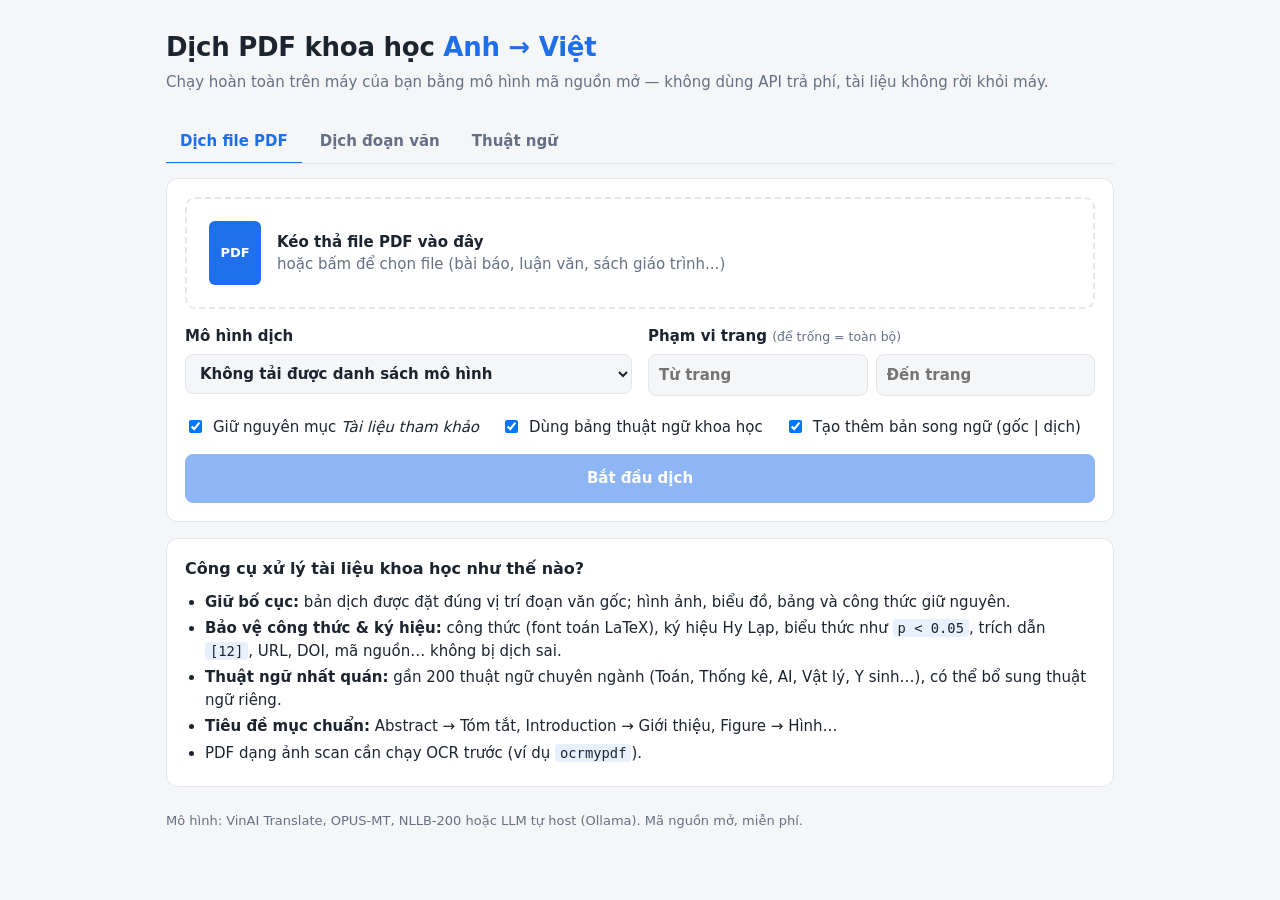
==== app/static/index.html @ 5053b70e "Web tool dịch PDF khoa học Anh → Việt chạy cục bộ - Giao diện web FastAPI: tải PDF, theo dõi tiến độ" ====
<!doctype html>
<html lang="vi">
<head>
  <meta charset="utf-8" />
  <meta name="viewport" content="width=device-width, initial-scale=1" />
  <title>Dịch PDF khoa học Anh → Việt</title>
  <link rel="stylesheet" href="style.css" />
</head>
<body>
  <header class="top">
    <div class="wrap">
      <h1>Dịch PDF khoa học <span class="arrow">Anh → Việt</span></h1>
      <p class="sub">Chạy hoàn toàn trên máy của bạn bằng mô hình mã nguồn mở — không dùng API trả phí, tài liệu không rời khỏi máy.</p>
    </div>
  </header>

  <main class="wrap">
    <nav class="tabs" role="tablist">
      <button class="tab active" data-tab="pdf" role="tab">Dịch file PDF</button>
      <button class="tab" data-tab="text" role="tab">Dịch đoạn văn</button>
      <button class="tab" data-tab="glossary" role="tab">Thuật ngữ</button>
    </nav>

    <!-- ============ DỊCH PDF ============ -->
    <section id="tab-pdf" class="panel">
      <form id="pdf-form" class="card">
        <label id="drop" class="drop" for="file">
          <input id="file" type="file" accept="application/pdf,.pdf" hidden />
          <div class="drop-icon" aria-hidden="true">PDF</div>
          <div class="drop-text">
            <strong id="file-name">Kéo thả file PDF vào đây</strong>
            <span id="file-hint">hoặc bấm để chọn file (bài báo, luận văn, sách giáo trình...)</span>
          </div>
        </label>

        <div class="grid">
          <label class="field">
            <span>Mô hình dịch</span>
            <select id="engine"></select>
            <small id="engine-desc" class="muted"></small>
          </label>
          <div class="field">
            <span>Phạm vi trang <small class="muted">(để trống = toàn bộ)</small></span>
            <div class="row">
              <input id="page-from" type="number" min="1" placeholder="Từ trang" />
              <input id="page-to" type="number" min="1" placeholder="Đến trang" />
            </div>
          </div>
        </div>

        <div class="checks">
          <label><input id="skip-refs" type="checkbox" checked /> <span>Giữ nguyên mục <em>Tài liệu tham khảo</em></span></label>
          <label><input id="use-gloss" type="checkbox" checked /> Dùng bảng thuật ngữ khoa học</label>
          <label><input id="bilingual" type="checkbox" checked /> Tạo thêm bản song ngữ (gốc | dịch)</label>
        </div>

        <button id="submit" class="btn primary" type="submit" disabled>Bắt đầu dịch</button>
      </form>

      <div id="job" class="card hidden">
        <div class="job-head">
          <div>
            <div id="job-file" class="job-file"></div>
            <div id="job-msg" class="muted"></div>
          </div>
          <div id="job-pct" class="job-pct">0%</div>
        </div>
        <div class="bar"><div id="job-bar"></div></div>
        <div id="job-error" class="error hidden"></div>
        <div id="downloads" class="downloads hidden">
          <a id="dl-translated" class="btn primary" href="#">Tải PDF tiếng Việt</a>
          <a id="dl-bilingual" class="btn" href="#">Tải PDF song ngữ</a>
          <a id="dl-markdown" class="btn" href="#">Tải văn bản (.md)</a>
        </div>
      </div>

      <div id="preview" class="card hidden">
        <div class="preview-head">
          <strong>Xem trước</strong>
          <div class="seg">
            <button class="seg-btn active" data-kind="translated">Bản dịch</button>
            <button class="seg-btn" data-kind="bilingual">Song ngữ</button>
          </div>
        </div>
        <iframe id="preview-frame" title="Xem trước PDF"></iframe>
      </div>

      <div class="card notes">
        <h3>Công cụ xử lý tài liệu khoa học như thế nào?</h3>
        <ul>
          <li><b>Giữ bố cục:</b> bản dịch được đặt đúng vị trí đoạn văn gốc; hình ảnh, biểu đồ, bảng và công thức giữ nguyên.</li>
          <li><b>Bảo vệ công thức &amp; ký hiệu:</b> công thức (font toán LaTeX), ký hiệu Hy Lạp, biểu thức như <code>p &lt; 0.05</code>, trích dẫn <code>[12]</code>, URL, DOI, mã nguồn… không bị dịch sai.</li>
          <li><b>Thuật ngữ nhất quán:</b> gần 200 thuật ngữ chuyên ngành (Toán, Thống kê, AI, Vật lý, Y sinh…), có thể bổ sung thuật ngữ riêng.</li>
          <li><b>Tiêu đề mục chuẩn:</b> Abstract → Tóm tắt, Introduction → Giới thiệu, Figure → Hình…</li>
          <li>PDF dạng ảnh scan cần chạy OCR trước (ví dụ <code>ocrmypdf</code>).</li>
        </ul>
      </div>
    </section>

    <!-- ============ DỊCH ĐOẠN VĂN ============ -->
    <section id="tab-text" class="panel hidden">
      <div class="card">
        <div class="grid two">
          <label class="field">
            <span>Tiếng Anh</span>
            <textarea id="src-text" rows="14" placeholder="Dán đoạn văn khoa học tiếng Anh vào đây..."></textarea>
          </label>
          <label class="field">
            <span>Tiếng Việt</span>
            <textarea id="dst-text" rows="14" readonly placeholder="Bản dịch sẽ hiện ở đây"></textarea>
          </label>
        </div>
        <div class="row end">
          <span id="text-status" class="muted"></span>
          <button id="copy-text" class="btn" type="button">Sao chép</button>
          <button id="translate-text" class="btn primary" type="button">Dịch</button>
        </div>
      </div>
    </section>

    <!-- ============ THUẬT NGỮ ============ -->
    <section id="tab-glossary" class="panel hidden">
      <div class="card">
        <h3>Thuật ngữ của bạn</h3>
        <p class="muted">Mỗi dòng một mục dạng <code>thuật ngữ tiếng Anh = bản dịch</code>. Ưu tiên hơn bảng mặc định, áp dụng cho cả dịch PDF và dịch đoạn văn. Được lưu trên trình duyệt này.</p>
        <textarea id="custom-gloss" rows="10" placeholder="attention head = đầu chú ý&#10;knowledge distillation = chưng cất tri thức&#10;PyTorch = PyTorch"></textarea>
      </div>
      <div class="card">
        <div class="row between">
          <h3>Bảng thuật ngữ mặc định</h3>
          <input id="gloss-search" type="search" placeholder="Tìm thuật ngữ..." />
        </div>
        <div class="table-wrap">
          <table id="gloss-table"><thead><tr><th>Tiếng Anh</th><th>Tiếng Việt</th></tr></thead><tbody></tbody></table>
        </div>
      </div>
    </section>
  </main>

  <footer class="wrap muted foot">Mô hình: VinAI Translate, OPUS-MT, NLLB-200 hoặc LLM tự host (Ollama). Mã nguồn mở, miễn phí.</footer>
  <script src="app.js"></script>
</body>
</html>
---- app/static/style.css ----
:root {
  --bg: #f5f6f8;
  --card: #ffffff;
  --text: #1c2430;
  --muted: #667085;
  --border: #e3e6eb;
  --accent: #1f6feb;
  --accent-ink: #ffffff;
  --accent-soft: #e8f0fe;
  --error: #c62828;
  --error-soft: #fdecea;
  --ok: #1a7f37;
}
@media (prefers-color-scheme: dark) {
  :root {
    --bg: #0f1217;
    --card: #171b22;
    --text: #e6e9ef;
    --muted: #98a2b3;
    --border: #2a303a;
    --accent: #4c8dff;
    --accent-soft: #1b2a44;
    --error: #ff6b6b;
    --error-soft: #3a1d1d;
  }
}
* { box-sizing: border-box; }
html, body { margin: 0; }
body {
  background: var(--bg);
  color: var(--text);
  font: 15px/1.5 system-ui, -apple-system, "Segoe UI", Roboto, "Noto Sans", sans-serif;
}
.wrap { max-width: 980px; margin: 0 auto; padding: 0 16px; }
.top { padding: 28px 0 8px; }
h1 { margin: 0 0 4px; font-size: 26px; letter-spacing: -0.01em; }
h1 .arrow { color: var(--accent); }
h3 { margin: 0 0 10px; font-size: 16px; }
.sub { margin: 0; color: var(--muted); }
.muted { color: var(--muted); }
.hidden { display: none !important; }
code { background: var(--accent-soft); padding: 1px 5px; border-radius: 4px; font-size: 0.92em; }

.tabs { display: flex; gap: 4px; margin: 18px 0 14px; border-bottom: 1px solid var(--border); overflow-x: auto; }
.tab {
  background: none; border: 0; color: var(--muted); padding: 10px 14px; cursor: pointer;
  font: inherit; font-weight: 600; border-bottom: 2px solid transparent; margin-bottom: -1px; white-space: nowrap;
}
.tab.active { color: var(--accent); border-bottom-color: var(--accent); }

.card { background: var(--card); border: 1px solid var(--border); border-radius: 12px; padding: 18px; margin-bottom: 16px; }

.drop {
  display: flex; align-items: center; gap: 16px; padding: 22px; border: 2px dashed var(--border);
  border-radius: 10px; cursor: pointer; transition: border-color .15s, background .15s;
}
.drop:hover, .drop.over { border-color: var(--accent); background: var(--accent-soft); }
.drop-icon {
  flex: none; width: 52px; height: 64px; border-radius: 6px; background: var(--accent); color: var(--accent-ink);
  display: grid; place-items: center; font-weight: 700; font-size: 13px;
}
.drop-text { display: flex; flex-direction: column; min-width: 0; }
.drop-text strong { overflow-wrap: anywhere; }
.drop-text span { color: var(--muted); }

.grid { display: grid; grid-template-columns: 1fr 1fr; gap: 16px; margin-top: 16px; }
.grid.two { margin-top: 0; }
@media (max-width: 680px) { .grid { grid-template-columns: 1fr; } }
.field { display: flex; flex-direction: column; gap: 6px; font-weight: 600; min-width: 0; }
.field small { font-weight: 400; }
.row { display: flex; gap: 8px; align-items: center; flex-wrap: wrap; }
.row.end { justify-content: flex-end; margin-top: 12px; }
.row.between { justify-content: space-between; margin-bottom: 10px; }
.row > input { flex: 1; min-width: 0; }

select, input[type=number], input[type=search], textarea {
  font: inherit; color: var(--text); background: var(--bg); border: 1px solid var(--border);
  border-radius: 8px; padding: 9px 10px; width: 100%;
}
textarea { resize: vertical; font-weight: 400; line-height: 1.55; }
select:focus, input:focus, textarea:focus { outline: 2px solid var(--accent); outline-offset: -1px; }
#gloss-search { width: auto; min-width: 200px; }

.checks { display: flex; flex-wrap: wrap; gap: 8px 22px; margin: 16px 0; }
.checks label { display: flex; gap: 8px; align-items: center; cursor: pointer; }

.btn {
  display: inline-flex; align-items: center; justify-content: center; gap: 6px; padding: 10px 16px; border-radius: 8px;
  border: 1px solid var(--border); background: var(--card); color: var(--text); font: inherit; font-weight: 600;
  cursor: pointer; text-decoration: none;
}
.btn:hover { border-color: var(--accent); }
.btn.primary { background: var(--accent); color: var(--accent-ink); border-color: var(--accent); }
.btn:disabled { opacity: .5; cursor: not-allowed; }
#submit { width: 100%; padding: 12px; }

.job-head { display: flex; justify-content: space-between; align-items: flex-start; gap: 12px; margin-bottom: 10px; }
.job-file { font-weight: 600; overflow-wrap: anywhere; }
.job-pct { font-size: 22px; font-weight: 700; color: var(--accent); font-variant-numeric: tabular-nums; }
.bar { height: 8px; border-radius: 99px; background: var(--accent-soft); overflow: hidden; }
#job-bar { height: 100%; width: 0; background: var(--accent); transition: width .4s; }
.downloads { display: flex; gap: 10px; flex-wrap: wrap; margin-top: 14px; }
.error { margin-top: 12px; padding: 10px 12px; border-radius: 8px; background: var(--error-soft); color: var(--error); }

.preview-head { display: flex; justify-content: space-between; align-items: center; margin-bottom: 10px; gap: 8px; }
.seg { display: inline-flex; border: 1px solid var(--border); border-radius: 8px; overflow: hidden; }
.seg-btn { background: none; border: 0; padding: 6px 12px; font: inherit; color: var(--muted); cursor: pointer; }
.seg-btn.active { background: var(--accent-soft); color: var(--accent); font-weight: 600; }
#preview-frame { width: 100%; height: 80vh; border: 1px solid var(--border); border-radius: 8px; background: #fff; }

.notes ul { margin: 0; padding-left: 20px; }
.notes li { margin: 4px 0; }

.table-wrap { max-height: 480px; overflow: auto; border: 1px solid var(--border); border-radius: 8px; }
table { border-collapse: collapse; width: 100%; }
th, td { text-align: left; padding: 7px 10px; border-bottom: 1px solid var(--border); }
th { position: sticky; top: 0; background: var(--card); }
.foot { padding: 8px 16px 32px; font-size: 13px; }
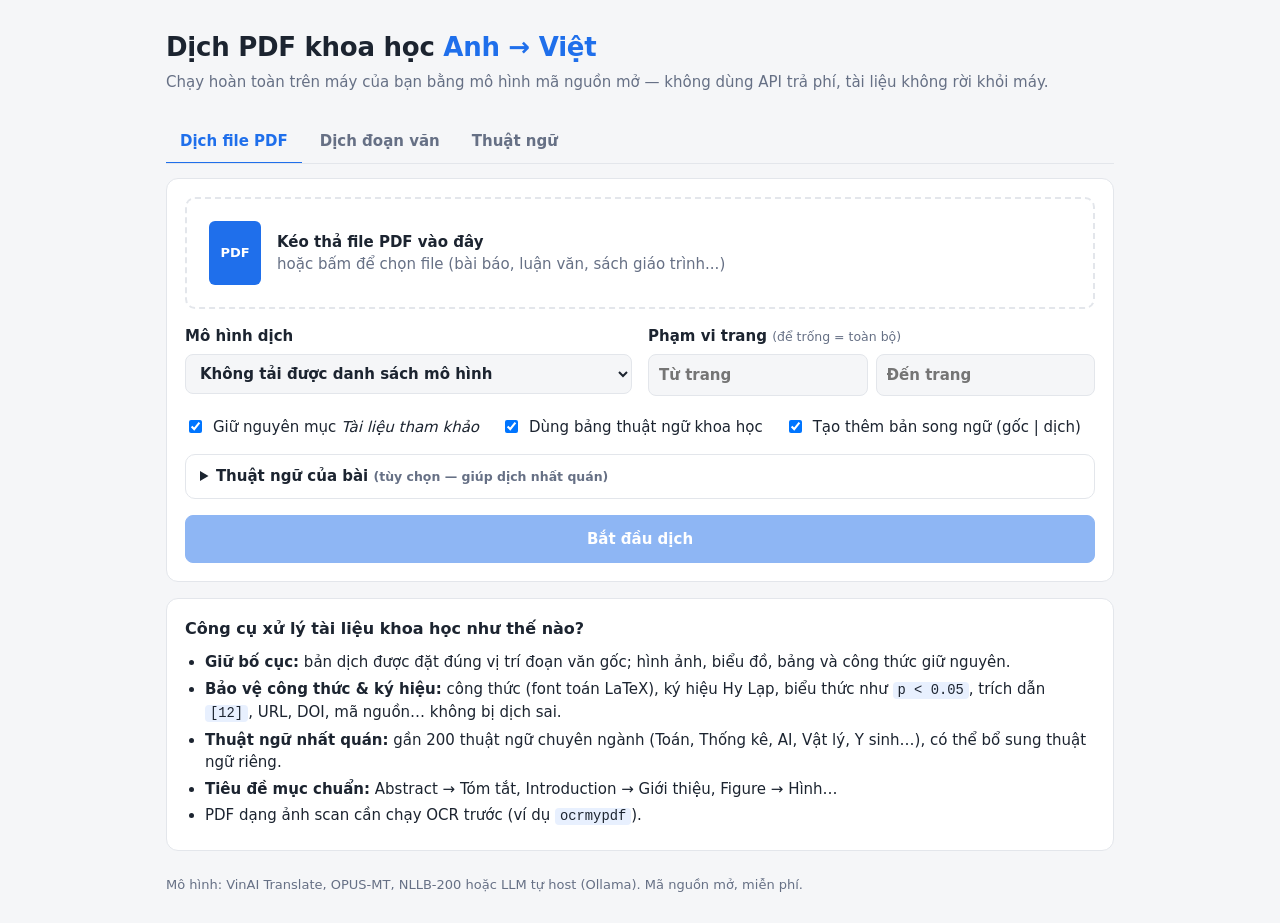
==== commit a45458d4: "Engine CTranslate2 int8 và tự trích thuật ngữ của bài CTranslate2 (backend mặc định khi đã cài ctran" ====
--- a/app/static/index.html
+++ b/app/static/index.html
@@ -53,6 +53,22 @@
           <label><input id="use-gloss" type="checkbox" checked /> Dùng bảng thuật ngữ khoa học</label>
           <label><input id="bilingual" type="checkbox" checked /> Tạo thêm bản song ngữ (gốc | dịch)</label>
         </div>
+
+        <details id="terms-box" class="terms">
+          <summary>Thuật ngữ của bài <small class="muted">(tùy chọn — giúp dịch nhất quán)</small></summary>
+          <p class="muted">Tool tìm từ viết tắt và cụm chuyên ngành lặp lại trong bài. Điền bản dịch cho mục muốn cố định; để trống thì mô hình tự dịch.</p>
+          <div class="row">
+            <button type="button" id="analyze-terms" class="btn" disabled>Phân tích thuật ngữ</button>
+            <span id="terms-status" class="muted"></span>
+          </div>
+          <div id="terms-wrap" class="table-wrap hidden">
+            <table id="terms-table">
+              <thead><tr><th>Thuật ngữ</th><th>Số lần</th><th>Bản dịch tiếng Việt</th></tr></thead>
+              <tbody></tbody>
+            </table>
+          </div>
+          <button type="button" id="save-terms" class="btn hidden">Lưu các mục đã điền vào "Thuật ngữ của tôi"</button>
+        </details>
 
         <button id="submit" class="btn primary" type="submit" disabled>Bắt đầu dịch</button>
       </form>
--- a/app/static/style.css
+++ b/app/static/style.css
@@ -100,7 +100,7 @@
 .bar { height: 8px; border-radius: 99px; background: var(--accent-soft); overflow: hidden; }
 #job-bar { height: 100%; width: 0; background: var(--accent); transition: width .4s; }
 .downloads { display: flex; gap: 10px; flex-wrap: wrap; margin-top: 14px; }
-.error { margin-top: 12px; padding: 10px 12px; border-radius: 8px; background: var(--error-soft); color: var(--error); }
+.error { white-space: pre-wrap; margin-top: 12px; padding: 10px 12px; border-radius: 8px; background: var(--error-soft); color: var(--error); }
 
 .preview-head { display: flex; justify-content: space-between; align-items: center; margin-bottom: 10px; gap: 8px; }
 .seg { display: inline-flex; border: 1px solid var(--border); border-radius: 8px; overflow: hidden; }
@@ -116,3 +116,11 @@
 th, td { text-align: left; padding: 7px 10px; border-bottom: 1px solid var(--border); }
 th { position: sticky; top: 0; background: var(--card); }
 .foot { padding: 8px 16px 32px; font-size: 13px; }
+
+.terms { border: 1px solid var(--border); border-radius: 10px; padding: 10px 14px; margin: 0 0 16px; }
+.terms summary { cursor: pointer; font-weight: 600; }
+.terms p { margin: 8px 0; }
+.terms .table-wrap { margin: 10px 0; max-height: 360px; }
+.terms td input { width: 100%; font: inherit; color: var(--text); background: var(--bg); border: 1px solid var(--border); border-radius: 6px; padding: 5px 8px; }
+.terms td.num { text-align: right; color: var(--muted); font-variant-numeric: tabular-nums; }
+.badge { display: inline-block; font-size: 11px; padding: 1px 6px; border-radius: 99px; background: var(--accent-soft); color: var(--accent); margin-left: 6px; }
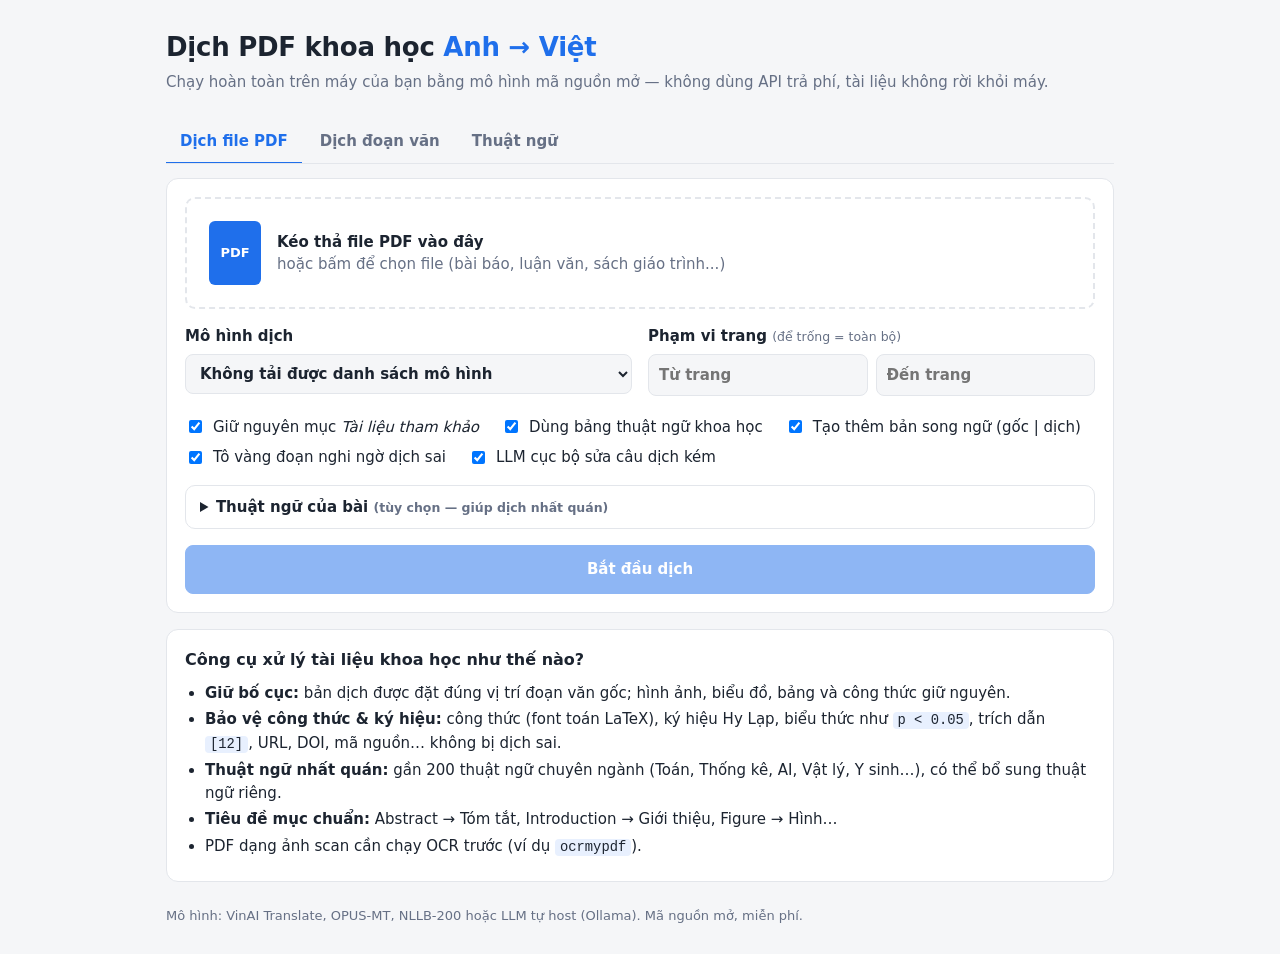
==== commit 61f3aaf7: "Tô vàng đoạn nghi ngờ trong PDF; tùy chọn LLM sửa câu và tóm tắt chất lượng - Chú thích PDF màu vàng" ====
--- a/app/static/index.html
+++ b/app/static/index.html
@@ -52,6 +52,9 @@
           <label><input id="skip-refs" type="checkbox" checked /> <span>Giữ nguyên mục <em>Tài liệu tham khảo</em></span></label>
           <label><input id="use-gloss" type="checkbox" checked /> Dùng bảng thuật ngữ khoa học</label>
           <label><input id="bilingual" type="checkbox" checked /> Tạo thêm bản song ngữ (gốc | dịch)</label>
+          <label><input id="highlight" type="checkbox" checked /> Tô vàng đoạn nghi ngờ dịch sai</label>
+          <label title="Cần chạy Ollama / llama.cpp / LM Studio trên máy"><input id="post-edit" type="checkbox" checked />
+            <span>LLM cục bộ sửa câu dịch kém <small id="llm-state" class="muted"></small></span></label>
         </div>
 
         <details id="terms-box" class="terms">
@@ -83,6 +86,7 @@
         </div>
         <div class="bar"><div id="job-bar"></div></div>
         <div id="job-error" class="error hidden"></div>
+        <div id="quality" class="quality hidden"></div>
         <div id="downloads" class="downloads hidden">
           <a id="dl-translated" class="btn primary" href="#">Tải PDF tiếng Việt</a>
           <a id="dl-bilingual" class="btn" href="#">Tải PDF song ngữ</a>
--- a/app/static/style.css
+++ b/app/static/style.css
@@ -124,3 +124,4 @@
 .terms td input { width: 100%; font: inherit; color: var(--text); background: var(--bg); border: 1px solid var(--border); border-radius: 6px; padding: 5px 8px; }
 .terms td.num { text-align: right; color: var(--muted); font-variant-numeric: tabular-nums; }
 .badge { display: inline-block; font-size: 11px; padding: 1px 6px; border-radius: 99px; background: var(--accent-soft); color: var(--accent); margin-left: 6px; }
+.quality { margin-top: 12px; padding: 10px 12px; border-radius: 8px; background: var(--accent-soft); }
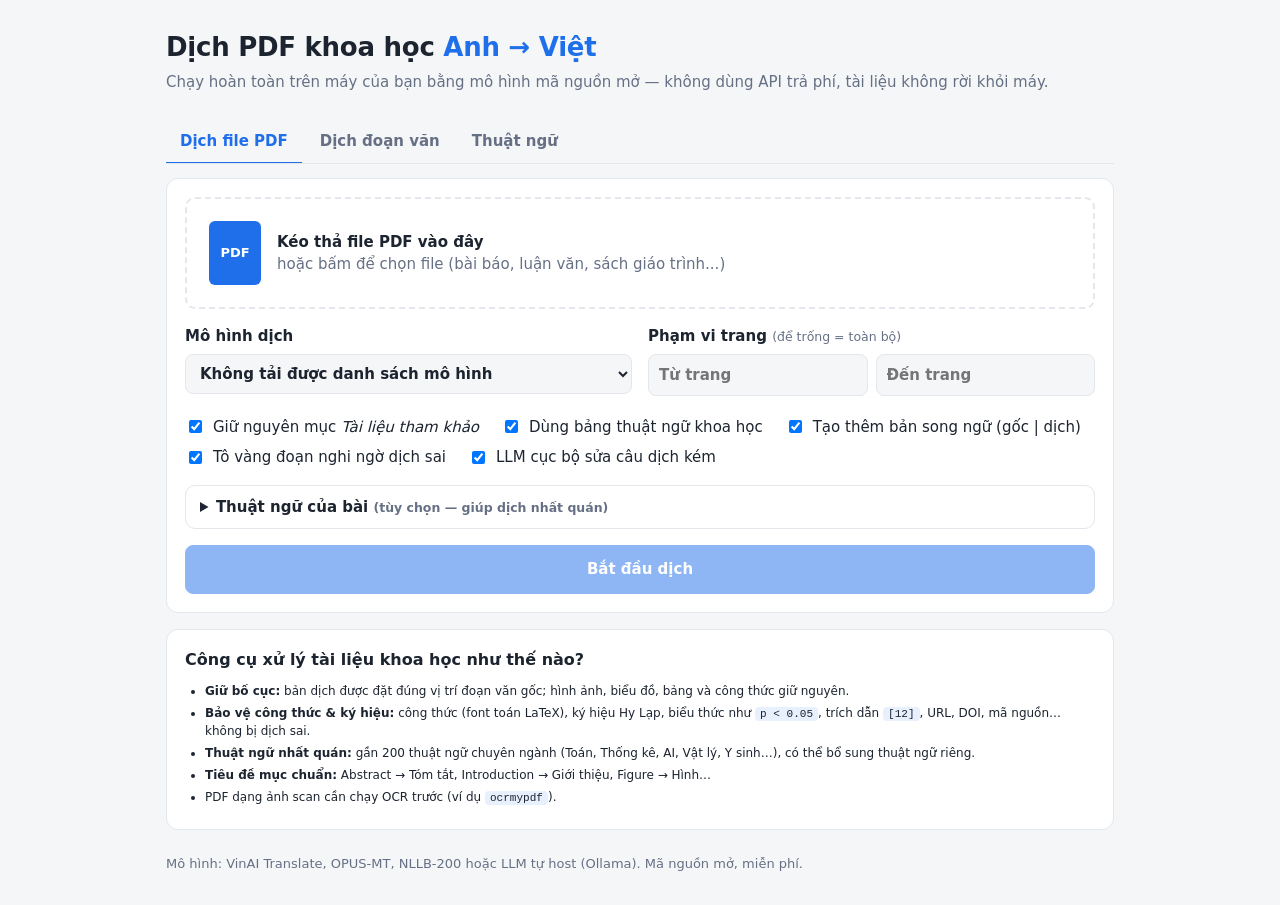
==== commit d10bd952: "Xuất bản dịch ra Word (.docx) - app/export_docx.py: thứ tự đọc theo cột (dải rộng hết trang ngắt mạc" ====
--- a/app/static/index.html
+++ b/app/static/index.html
@@ -90,6 +90,7 @@
         <div id="downloads" class="downloads hidden">
           <a id="dl-translated" class="btn primary" href="#">Tải PDF tiếng Việt</a>
           <a id="dl-bilingual" class="btn" href="#">Tải PDF song ngữ</a>
+          <a id="dl-docx" class="btn" href="#">Tải Word (.docx)</a>
           <a id="dl-markdown" class="btn" href="#">Tải văn bản (.md)</a>
         </div>
       </div>
--- a/app/static/style.css
+++ b/app/static/style.css
@@ -125,3 +125,25 @@
 .terms td.num { text-align: right; color: var(--muted); font-variant-numeric: tabular-nums; }
 .badge { display: inline-block; font-size: 11px; padding: 1px 6px; border-radius: 99px; background: var(--accent-soft); color: var(--accent); margin-left: 6px; }
 .quality { margin-top: 12px; padding: 10px 12px; border-radius: 8px; background: var(--accent-soft); }
+
+/* ---------- Trang sửa bản dịch ---------- */
+.toolbar { display: flex; gap: 12px; align-items: center; justify-content: space-between; flex-wrap: wrap; padding: 12px 14px; }
+.toolbar input[type=search] { flex: 1; min-width: 200px; max-width: 420px; }
+.hint { margin: 0 0 12px; font-size: 13px; }
+.seg-card { padding: 14px; margin-bottom: 10px; }
+.seg-card.doubtful { border-left: 4px solid #e6b800; }
+.seg-head { display: flex; gap: 8px; align-items: center; flex-wrap: wrap; margin-bottom: 8px; font-size: 13px; }
+.seg-card .src { font-size: 14px; line-height: 1.55; white-space: pre-wrap; overflow-wrap: anywhere; }
+.seg-card textarea { min-height: 70px; overflow: hidden; }
+.seg-card .actions { margin-top: 6px; }
+.notes { font-size: 12px; }
+.pill { display: inline-block; font-size: 12px; padding: 1px 8px; border-radius: 99px; background: var(--accent-soft); color: var(--accent); }
+.pill.warn { background: #fff4c2; color: #8a6d00; }
+.pill.ok { background: #e3f6e8; color: var(--ok); }
+@media (prefers-color-scheme: dark) {
+  .pill.warn { background: #3d3410; color: #f5d76e; }
+  .pill.ok { background: #13301c; color: #6fdc8c; }
+}
+.btn.small { padding: 5px 10px; font-size: 13px; }
+.savebar { position: sticky; bottom: 0; background: var(--card); border-top: 1px solid var(--border); padding: 10px 0; margin-top: 16px; }
+.savebar .row { flex-wrap: wrap; }
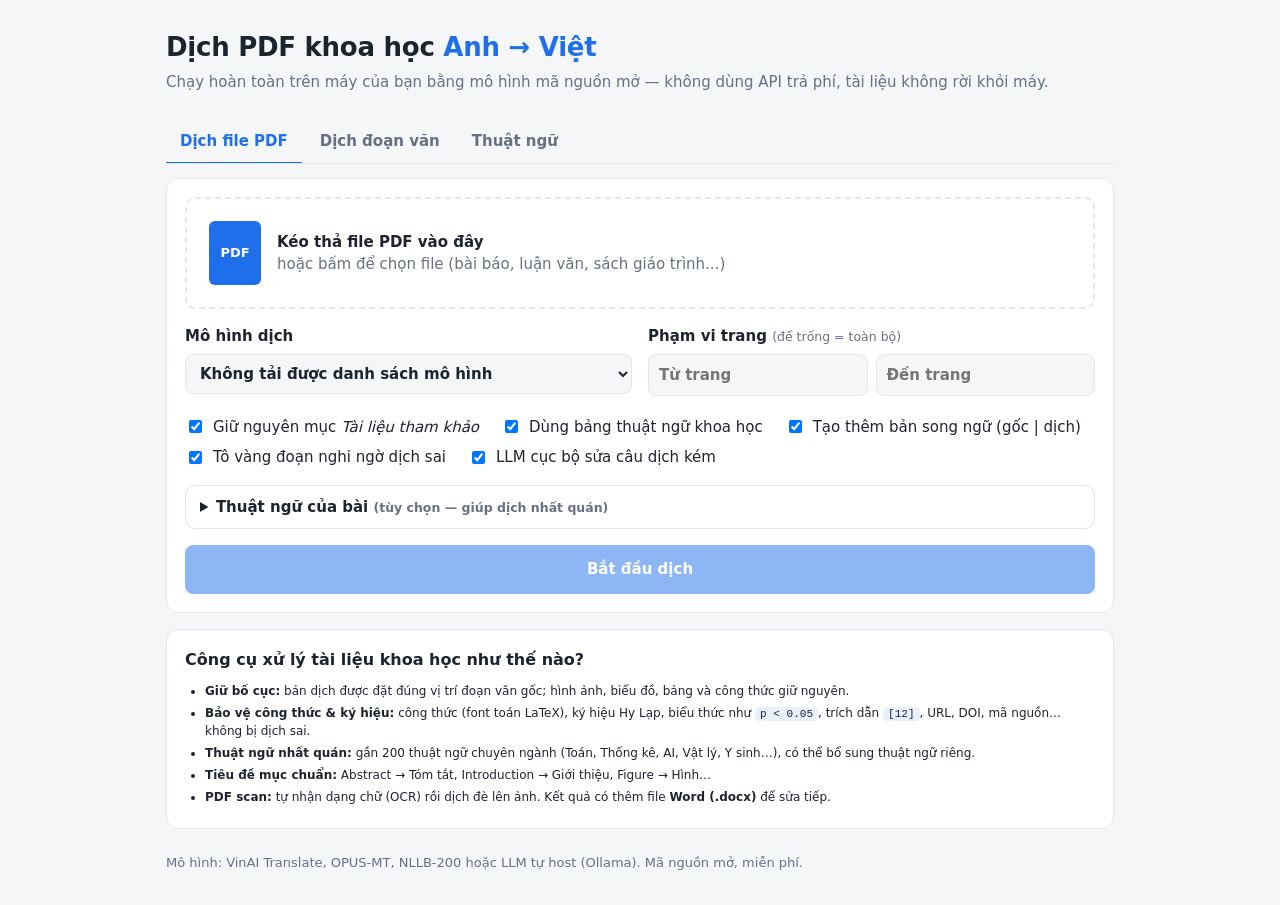
==== commit 344d5e90: "Bản cài một click cho Windows - windows/install.bat (+install.ps1): tìm/cài Python 3.12 (winget), tạ" ====
--- a/app/static/index.html
+++ b/app/static/index.html
@@ -113,7 +113,7 @@
           <li><b>Bảo vệ công thức &amp; ký hiệu:</b> công thức (font toán LaTeX), ký hiệu Hy Lạp, biểu thức như <code>p &lt; 0.05</code>, trích dẫn <code>[12]</code>, URL, DOI, mã nguồn… không bị dịch sai.</li>
           <li><b>Thuật ngữ nhất quán:</b> gần 200 thuật ngữ chuyên ngành (Toán, Thống kê, AI, Vật lý, Y sinh…), có thể bổ sung thuật ngữ riêng.</li>
           <li><b>Tiêu đề mục chuẩn:</b> Abstract → Tóm tắt, Introduction → Giới thiệu, Figure → Hình…</li>
-          <li>PDF dạng ảnh scan cần chạy OCR trước (ví dụ <code>ocrmypdf</code>).</li>
+          <li><b>PDF scan:</b> tự nhận dạng chữ (OCR) rồi dịch đè lên ảnh. Kết quả có thêm file <b>Word (.docx)</b> để sửa tiếp.</li>
         </ul>
       </div>
     </section>
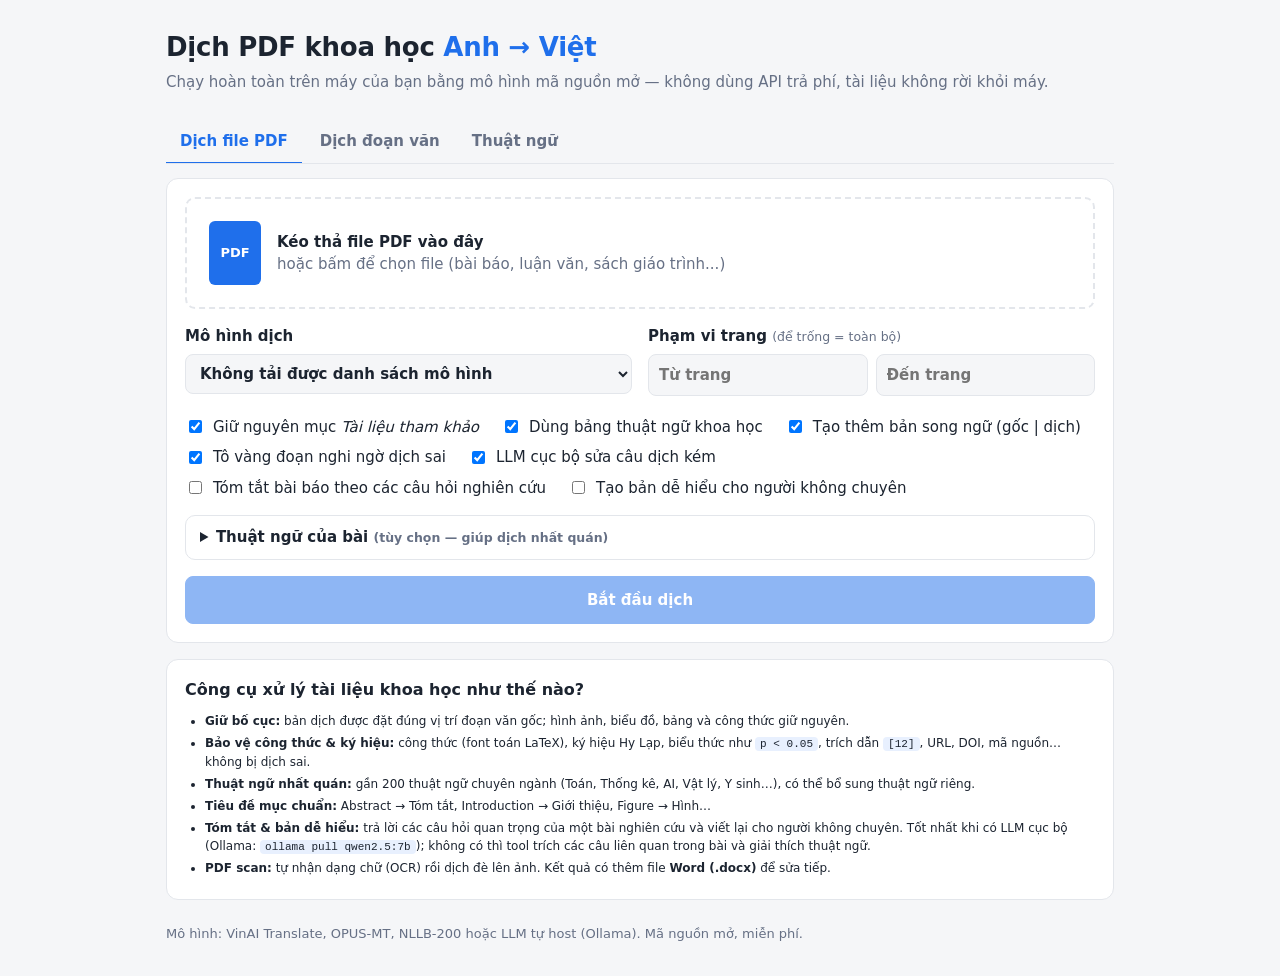
==== commit d753b882: "Tóm tắt bài báo theo câu hỏi nghiên cứu và bản dễ hiểu cho người không chuyên - app/insight.py: chia" ====
--- a/app/static/index.html
+++ b/app/static/index.html
@@ -55,7 +55,12 @@
           <label><input id="highlight" type="checkbox" checked /> Tô vàng đoạn nghi ngờ dịch sai</label>
           <label title="Cần chạy Ollama / llama.cpp / LM Studio trên máy"><input id="post-edit" type="checkbox" checked />
             <span>LLM cục bộ sửa câu dịch kém <small id="llm-state" class="muted"></small></span></label>
+          <label title="Bài toán, tính cấp thiết, đóng góp, dataset, code, kiến trúc, đầu vào–ra, ưu/nhược điểm, baseline, nguồn gốc ý tưởng..."><input id="opt-summary" type="checkbox" />
+            <span>Tóm tắt bài báo theo các câu hỏi nghiên cứu</span></label>
+          <label title="Câu ngắn, giải thích thuật ngữ — cho người không chuyên"><input id="opt-plain" type="checkbox" />
+            <span>Tạo bản dễ hiểu cho người không chuyên</span></label>
         </div>
+        <p id="extras-hint" class="muted small"></p>
 
         <details id="terms-box" class="terms">
           <summary>Thuật ngữ của bài <small class="muted">(tùy chọn — giúp dịch nhất quán)</small></summary>
@@ -93,6 +98,28 @@
           <a id="dl-docx" class="btn" href="#">Tải Word (.docx)</a>
           <a id="dl-markdown" class="btn" href="#">Tải văn bản (.md)</a>
         </div>
+        <div id="extras" class="extras hidden">
+          <div class="extra">
+            <strong>Tóm tắt theo câu hỏi nghiên cứu</strong>
+            <span class="muted small">bài toán · cấp thiết · đóng góp · dataset · code · kiến trúc · đầu vào–ra · ưu/nhược điểm · baseline · cải thiện · nguồn gốc ý tưởng · vì sao phù hợp</span>
+            <div class="row">
+              <a id="dl-summary_html" class="btn small primary" target="_blank" href="#">Xem tóm tắt</a>
+              <a id="dl-summary_docx" class="btn small" href="#">Word</a>
+              <a id="dl-summary_md" class="btn small" href="#">.md</a>
+              <button id="mk-summary" class="btn small" type="button">Tạo tóm tắt</button>
+            </div>
+          </div>
+          <div class="extra">
+            <strong>Bản dễ hiểu cho người không chuyên</strong>
+            <span class="muted small">câu ngắn, giải thích thuật ngữ, giữ nguyên số liệu và công thức</span>
+            <div class="row">
+              <a id="dl-plain_html" class="btn small primary" target="_blank" href="#">Xem bản dễ hiểu</a>
+              <a id="dl-plain_docx" class="btn small" href="#">Word</a>
+              <a id="dl-plain_md" class="btn small" href="#">.md</a>
+              <button id="mk-plain" class="btn small" type="button">Tạo bản dễ hiểu</button>
+            </div>
+          </div>
+        </div>
       </div>
 
       <div id="preview" class="card hidden">
@@ -113,6 +140,9 @@
           <li><b>Bảo vệ công thức &amp; ký hiệu:</b> công thức (font toán LaTeX), ký hiệu Hy Lạp, biểu thức như <code>p &lt; 0.05</code>, trích dẫn <code>[12]</code>, URL, DOI, mã nguồn… không bị dịch sai.</li>
           <li><b>Thuật ngữ nhất quán:</b> gần 200 thuật ngữ chuyên ngành (Toán, Thống kê, AI, Vật lý, Y sinh…), có thể bổ sung thuật ngữ riêng.</li>
           <li><b>Tiêu đề mục chuẩn:</b> Abstract → Tóm tắt, Introduction → Giới thiệu, Figure → Hình…</li>
+          <li><b>Tóm tắt & bản dễ hiểu:</b> trả lời các câu hỏi quan trọng của một bài nghiên cứu và viết lại cho người
+            không chuyên. Tốt nhất khi có LLM cục bộ (Ollama: <code>ollama pull qwen2.5:7b</code>); không có thì tool trích
+            các câu liên quan trong bài và giải thích thuật ngữ.</li>
           <li><b>PDF scan:</b> tự nhận dạng chữ (OCR) rồi dịch đè lên ảnh. Kết quả có thêm file <b>Word (.docx)</b> để sửa tiếp.</li>
         </ul>
       </div>
--- a/app/static/style.css
+++ b/app/static/style.css
@@ -147,3 +147,8 @@
 .btn.small { padding: 5px 10px; font-size: 13px; }
 .savebar { position: sticky; bottom: 0; background: var(--card); border-top: 1px solid var(--border); padding: 10px 0; margin-top: 16px; }
 .savebar .row { flex-wrap: wrap; }
+
+.extras { display: grid; gap: 10px; margin-top: 14px; padding-top: 12px; border-top: 1px solid var(--border); }
+.extra { display: grid; gap: 4px; }
+.extra .row { display: flex; flex-wrap: wrap; gap: 6px; margin-top: 2px; }
+.small { font-size: .86em; }
